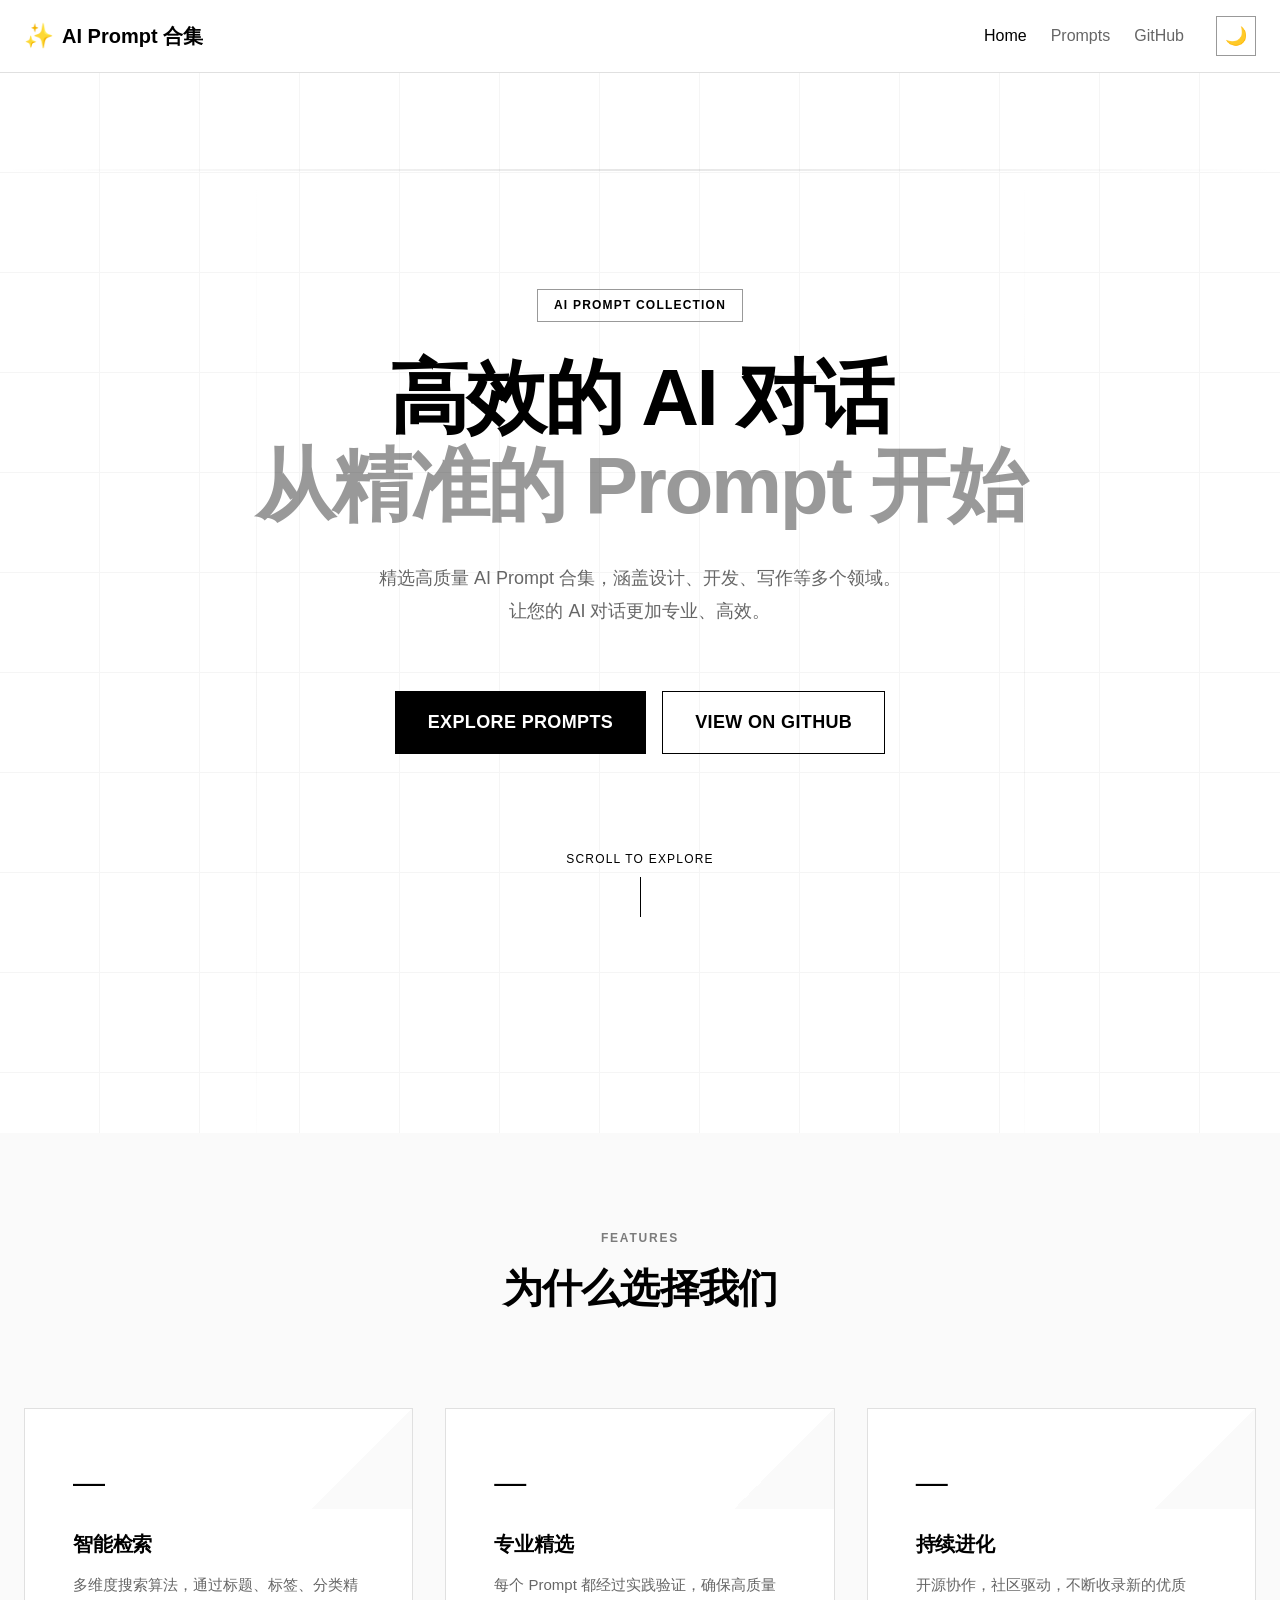
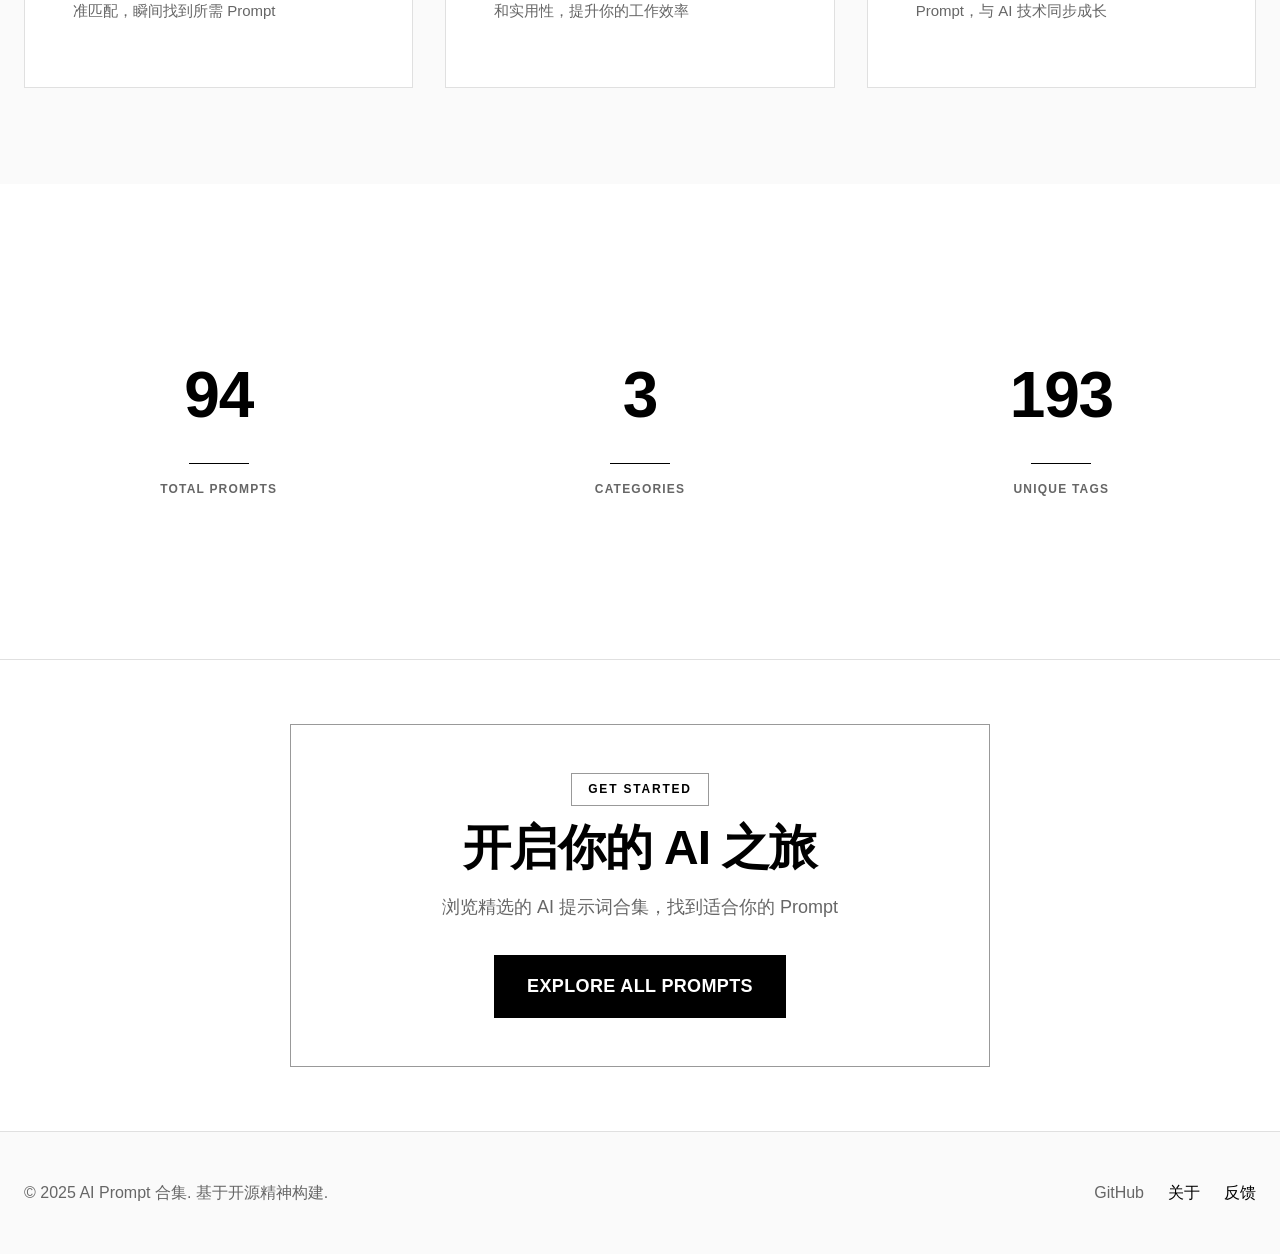
==== index.html @ 500cbc27 "提示词" ====
<!DOCTYPE html>
<html lang="zh-CN">
<head>
  <meta charset="UTF-8">
  <meta name="viewport" content="width=device-width, initial-scale=1.0">
  <meta name="description" content="精心整理的 AI Prompt 合集，涵盖设计、开发、写作、营销等领域，助力提升 AI 对话效率">
  <meta name="keywords" content="AI Prompt, 提示词, ChatGPT, AI 对话, 人工智能">
  
  <!-- Open Graph -->
  <meta property="og:title" content="AI Prompt 精选合集">
  <meta property="og:description" content="高质量 AI 提示词库，快速查找和使用">
  <meta property="og:type" content="website">
  
  <title>AI Prompt 精选合集 - 高质量 AI 提示词库</title>
  
  <!-- 样式表 -->
  <link rel="stylesheet" href="./assets/styles/global.css">
  <link rel="stylesheet" href="./assets/styles/components.css">
  <link rel="stylesheet" href="./assets/styles/animations.css">
  
  <!-- Favicon -->
  <link rel="icon" href="data:image/svg+xml,<svg xmlns=%22http://www.w3.org/2000/svg%22 viewBox=%220 0 100 100%22><text y=%22.9em%22 font-size=%2290%22>✨</text></svg>">
</head>
<body>
  <!-- Header 导航栏 -->
  <header class="header animate-slide-in-down">
    <div class="header-content">
      <a href="./index.html" class="logo">
        <span class="logo-icon">✨</span>
        <span>AI Prompt 合集</span>
      </a>
      
      <nav class="nav" role="navigation">
        <ul class="nav-links">
          <li><a href="./index.html" class="nav-link active">Home</a></li>
          <li><a href="./prompts.html" class="nav-link">Prompts</a></li>
          <li><a href="https://github.com/leyen-me/prompt" class="nav-link" target="_blank" rel="noopener">GitHub</a></li>
        </ul>
        
        <button class="theme-toggle" aria-label="切换主题">
          🌙
        </button>
      </nav>
    </div>
  </header>

  <!-- 主内容 -->
  <main id="main-content">
    <!-- Hero 区域 -->
    <section class="hero section" style="position: relative; overflow: hidden;">
      <!-- 科技感背景装饰 -->
      <div class="tech-grid"></div>
      <div class="scan-line"></div>
      <div class="light-beam" style="left: 20%;"></div>
      <div class="light-beam" style="left: 80%;"></div>
      <div class="noise-texture"></div>
      
      <div class="container" style="position: relative; z-index: 1;">
        <div class="hero-content" style="text-align: center; max-width: 1000px; margin: 0 auto; padding: 120px 0;">
          <!-- 特殊标记 -->
          <div class="animate-fade-in" style="display: inline-block; padding: 6px 16px; border: 1px solid var(--color-border-strong); margin-bottom: var(--spacing-xl); font-size: 0.75rem; letter-spacing: 0.1em; text-transform: uppercase; font-weight: 700;">
            AI PROMPT COLLECTION
          </div>
          
          <h1 class="hero-title animate-fade-in-up delay-100" style="margin-bottom: var(--spacing-xl); font-size: 5rem; line-height: 1.1; letter-spacing: -0.03em; font-weight: 800;">
            高效的 AI 对话<br>
            <span style="opacity: 0.4;">从精准的 Prompt 开始</span>
          </h1>
          
          <p class="hero-subtitle animate-fade-in-up delay-200" style="font-size: 1.125rem; color: var(--color-text-secondary); margin-bottom: var(--spacing-3xl); line-height: 1.8; max-width: 700px; margin-left: auto; margin-right: auto;">
            精选高质量 AI Prompt 合集，涵盖设计、开发、写作等多个领域。<br>
            让您的 AI 对话更加专业、高效。
          </p>
          
          <div class="hero-actions animate-fade-in-up delay-300" style="display: flex; gap: var(--spacing-md); justify-content: center; flex-wrap: wrap;">
            <a href="./prompts.html" class="btn btn-primary btn-lg">
              EXPLORE PROMPTS
            </a>
            <a href="https://github.com/leyen-me/prompt" class="btn btn-outline btn-lg" target="_blank" rel="noopener">
              VIEW ON GITHUB
            </a>
          </div>
          
          <!-- 滚动提示 -->
          <div class="animate-fade-in delay-500" style="margin-top: var(--spacing-4xl); opacity: 0.3;">
            <div style="font-size: 0.75rem; letter-spacing: 0.1em; text-transform: uppercase; margin-bottom: var(--spacing-sm);">
              SCROLL TO EXPLORE
            </div>
            <div style="width: 1px; height: 40px; background: var(--color-text); margin: 0 auto; animation: fadeInOut 2s ease-in-out infinite;"></div>
          </div>
        </div>
      </div>
    </section>

    <!-- 特性展示区 -->
    <section class="features section" style="background: var(--color-bg-secondary); position: relative;">
      <div class="container">
        <!-- 简洁标题 -->
        <div style="text-align: center; margin-bottom: var(--spacing-4xl);">
          <div style="font-size: 0.75rem; letter-spacing: 0.15em; text-transform: uppercase; font-weight: 700; opacity: 0.5; margin-bottom: var(--spacing-md);">FEATURES</div>
          <h2 style="font-size: 2.5rem; font-weight: 800; letter-spacing: -0.02em;">为什么选择我们</h2>
        </div>
        
        <div class="grid grid-cols-3 gap-xl">
          <!-- 特性 1 -->
          <div class="fade-in-on-scroll" style="text-align: left; padding: var(--spacing-2xl); border: 1px solid var(--color-border); background: var(--color-bg); position: relative; overflow: hidden;">
            <div style="position: absolute; top: 0; right: 0; width: 100px; height: 100px; background: linear-gradient(135deg, transparent 50%, rgba(0,0,0,0.02) 50%); pointer-events: none;"></div>
            <div style="font-size: 2rem; margin-bottom: var(--spacing-lg); font-weight: 300;">—</div>
            <h3 style="font-size: 1.25rem; margin-bottom: var(--spacing-md); font-weight: 700; letter-spacing: -0.01em;">智能检索</h3>
            <p style="color: var(--color-text-secondary); line-height: 1.7; font-size: 0.9375rem;">
              多维度搜索算法，通过标题、标签、分类精准匹配，瞬间找到所需 Prompt
            </p>
          </div>

          <!-- 特性 2 -->
          <div class="fade-in-on-scroll" style="text-align: left; padding: var(--spacing-2xl); border: 1px solid var(--color-border); background: var(--color-bg); position: relative; overflow: hidden;">
            <div style="position: absolute; top: 0; right: 0; width: 100px; height: 100px; background: linear-gradient(135deg, transparent 50%, rgba(0,0,0,0.02) 50%); pointer-events: none;"></div>
            <div style="font-size: 2rem; margin-bottom: var(--spacing-lg); font-weight: 300;">—</div>
            <h3 style="font-size: 1.25rem; margin-bottom: var(--spacing-md); font-weight: 700; letter-spacing: -0.01em;">专业精选</h3>
            <p style="color: var(--color-text-secondary); line-height: 1.7; font-size: 0.9375rem;">
              每个 Prompt 都经过实践验证，确保高质量和实用性，提升你的工作效率
            </p>
          </div>

          <!-- 特性 3 -->
          <div class="fade-in-on-scroll" style="text-align: left; padding: var(--spacing-2xl); border: 1px solid var(--color-border); background: var(--color-bg); position: relative; overflow: hidden;">
            <div style="position: absolute; top: 0; right: 0; width: 100px; height: 100px; background: linear-gradient(135deg, transparent 50%, rgba(0,0,0,0.02) 50%); pointer-events: none;"></div>
            <div style="font-size: 2rem; margin-bottom: var(--spacing-lg); font-weight: 300;">—</div>
            <h3 style="font-size: 1.25rem; margin-bottom: var(--spacing-md); font-weight: 700; letter-spacing: -0.01em;">持续进化</h3>
            <p style="color: var(--color-text-secondary); line-height: 1.7; font-size: 0.9375rem;">
              开源协作，社区驱动，不断收录新的优质 Prompt，与 AI 技术同步成长
            </p>
          </div>
        </div>
      </div>
    </section>

    <!-- 统计数据区 -->
    <section class="stats section" style="position: relative;">
      <div class="container">
        <div class="grid grid-cols-3 gap-xl" style="text-align: center;">
          <!-- Prompt 总数 -->
          <div class="stat-card fade-in-on-scroll" style="padding: var(--spacing-3xl) 0;">
            <div class="stat-value" id="stat-total" style="font-size: 4rem; font-weight: 900; color: var(--color-text); margin-bottom: var(--spacing-sm); letter-spacing: -0.02em; font-variant-numeric: tabular-nums;">
              0
            </div>
            <div style="width: 60px; height: 1px; background: var(--color-text); margin: var(--spacing-md) auto;"></div>
            <div class="stat-label" style="font-size: 0.75rem; color: var(--color-text-secondary); letter-spacing: 0.1em; text-transform: uppercase; font-weight: 700;">
              TOTAL PROMPTS
            </div>
          </div>

          <!-- 分类数量 -->
          <div class="stat-card fade-in-on-scroll" style="padding: var(--spacing-3xl) 0;">
            <div class="stat-value" id="stat-categories" style="font-size: 4rem; font-weight: 900; color: var(--color-text); margin-bottom: var(--spacing-sm); letter-spacing: -0.02em; font-variant-numeric: tabular-nums;">
              0
            </div>
            <div style="width: 60px; height: 1px; background: var(--color-text); margin: var(--spacing-md) auto;"></div>
            <div class="stat-label" style="font-size: 0.75rem; color: var(--color-text-secondary); letter-spacing: 0.1em; text-transform: uppercase; font-weight: 700;">
              CATEGORIES
            </div>
          </div>

          <!-- 标签数量 -->
          <div class="stat-card fade-in-on-scroll" style="padding: var(--spacing-3xl) 0;">
            <div class="stat-value" id="stat-tags" style="font-size: 4rem; font-weight: 900; color: var(--color-text); margin-bottom: var(--spacing-sm); letter-spacing: -0.02em; font-variant-numeric: tabular-nums;">
              0
            </div>
            <div style="width: 60px; height: 1px; background: var(--color-text); margin: var(--spacing-md) auto;"></div>
            <div class="stat-label" style="font-size: 0.75rem; color: var(--color-text-secondary); letter-spacing: 0.1em; text-transform: uppercase; font-weight: 700;">
              UNIQUE TAGS
            </div>
          </div>
        </div>
      </div>
    </section>

    <!-- CTA 区域 -->
    <section class="cta section">
      <div class="container">
        <div class="cta-container">
          <div class="cta-label">GET STARTED</div>
          <h2 class="cta-title fade-in-on-scroll">
            开启你的 AI 之旅
          </h2>
          <p class="cta-description fade-in-on-scroll">
            浏览精选的 AI 提示词合集，找到适合你的 Prompt
          </p>
          <a href="./prompts.html" class="btn btn-primary btn-lg fade-in-on-scroll">
            EXPLORE ALL PROMPTS
          </a>
        </div>
      </div>
    </section>
  </main>

  <!-- Footer -->
  <footer class="footer" style="background: var(--color-bg-secondary); padding: var(--spacing-2xl) 0; border-top: 1px solid var(--color-border);">
    <div class="container">
      <div style="display: flex; justify-content: space-between; align-items: center; flex-wrap: wrap; gap: var(--spacing-md);">
        <div style="color: var(--color-text-secondary);">
          © 2025 AI Prompt 合集. 基于开源精神构建.
        </div>
        <div style="display: flex; gap: var(--spacing-lg);">
          <a href="https://github.com/leyen-me/prompt" class="nav-link" target="_blank" rel="noopener">GitHub</a>
          <a href="#" class="nav-link">关于</a>
          <a href="#" class="nav-link">反馈</a>
        </div>
      </div>
    </div>
  </footer>

  <!-- 脚本 -->
  <script src="./assets/scripts/main.js"></script>
  <script src="./assets/scripts/home.js" type="module"></script>
</body>
</html>
---- assets/styles/global.css ----
/* ============================================
   全局样式 - CSS 变量、重置样式、主题系统
   ============================================ */

/* CSS 变量定义 - 浅色模式（极致黑白） */
:root {
  /* 主色调 - 纯黑 */
  --color-primary: #000000;
  --color-primary-hover: #1a1a1a;
  --color-primary-light: #333333;
  
  /* 辅助色 - 灰度 */
  --color-secondary: #666666;
  --color-success: #000000;
  --color-warning: #000000;
  --color-error: #000000;
  
  /* 背景色 - 纯白到浅灰 */
  --color-bg: #FFFFFF;
  --color-bg-secondary: #FAFAFA;
  --color-bg-tertiary: #F5F5F5;
  --color-bg-hover: #F0F0F0;
  
  /* 边框色 - 极细灰度 */
  --color-border: #E0E0E0;
  --color-border-hover: #C0C0C0;
  --color-border-strong: #999999;
  
  /* 文字颜色 - 黑白灰度 */
  --color-text: #000000;
  --color-text-secondary: #666666;
  --color-text-tertiary: #999999;
  --color-text-disabled: #CCCCCC;
  
  /* 阴影 - 更硬朗的阴影 */
  --shadow-sm: 0 1px 2px rgba(0, 0, 0, 0.04);
  --shadow-md: 0 2px 4px rgba(0, 0, 0, 0.08);
  --shadow-lg: 0 4px 8px rgba(0, 0, 0, 0.12);
  --shadow-xl: 0 8px 16px rgba(0, 0, 0, 0.16);
  --shadow-2xl: 0 16px 32px rgba(0, 0, 0, 0.24);
  
  /* 间距系统 */
  --spacing-xs: 4px;
  --spacing-sm: 8px;
  --spacing-md: 16px;
  --spacing-lg: 24px;
  --spacing-xl: 32px;
  --spacing-2xl: 48px;
  --spacing-3xl: 64px;
  --spacing-4xl: 96px;
  
  /* 圆角 - 科技直角风格 */
  --radius-sm: 0px;
  --radius-md: 0px;
  --radius-lg: 0px;
  --radius-xl: 0px;
  --radius-2xl: 0px;
  --radius-full: 0px;
  
  /* 过渡 */
  --transition-fast: 100ms;
  --transition-base: 150ms;
  --transition-slow: 300ms;
  --ease-smooth: cubic-bezier(0.4, 0, 0.2, 1);
  --ease-bounce: cubic-bezier(0.68, -0.55, 0.27, 1.55);
  --ease-swift: cubic-bezier(0.55, 0, 0.1, 1);
  
  /* 字体 */
  --font-family: Inter, -apple-system, BlinkMacSystemFont, "Segoe UI", "PingFang SC", "Microsoft YaHei", sans-serif;
  
  /* 断点 */
  --breakpoint-mobile: 768px;
  --breakpoint-tablet: 1024px;
  --breakpoint-desktop: 1440px;
}

/* 暗色模式变量（极致黑白反转） */
[data-theme="dark"] {
  /* 主色调 - 纯白 */
  --color-primary: #FFFFFF;
  --color-primary-hover: #E0E0E0;
  --color-primary-light: #CCCCCC;
  
  /* 辅助色 - 灰度 */
  --color-secondary: #999999;
  --color-success: #FFFFFF;
  --color-warning: #FFFFFF;
  --color-error: #FFFFFF;
  
  /* 背景色 - 纯黑到深灰 */
  --color-bg: #000000;
  --color-bg-secondary: #0A0A0A;
  --color-bg-tertiary: #1A1A1A;
  --color-bg-hover: #252525;
  
  /* 边框色 - 深灰 */
  --color-border: #2A2A2A;
  --color-border-hover: #3A3A3A;
  --color-border-strong: #4A4A4A;
  
  /* 文字颜色 - 白色灰度 */
  --color-text: #FFFFFF;
  --color-text-secondary: #999999;
  --color-text-tertiary: #666666;
  --color-text-disabled: #3A3A3A;
  
  /* 阴影 - 暗色下用发光效果 */
  --shadow-sm: 0 0 0 1px rgba(255, 255, 255, 0.06);
  --shadow-md: 0 0 0 1px rgba(255, 255, 255, 0.08);
  --shadow-lg: 0 0 0 1px rgba(255, 255, 255, 0.1);
  --shadow-xl: 0 0 0 1px rgba(255, 255, 255, 0.12);
  --shadow-2xl: 0 0 0 1px rgba(255, 255, 255, 0.16);
}

/* ============================================
   CSS Reset
   ============================================ */

*, *::before, *::after {
  box-sizing: border-box;
  margin: 0;
  padding: 0;
}

html {
  font-size: 16px;
  -webkit-font-smoothing: antialiased;
  -moz-osx-font-smoothing: grayscale;
  scroll-behavior: smooth;
}

body {
  font-family: var(--font-family);
  background-color: var(--color-bg);
  color: var(--color-text);
  line-height: 1.6;
  transition: background-color var(--transition-slow) var(--ease-smooth),
              color var(--transition-slow) var(--ease-smooth);
}

/* 禁止页面滚动（弹窗打开时使用） */
body.no-scroll {
  overflow: hidden;
}

/* ============================================
   排版
   ============================================ */

h1, h2, h3, h4, h5, h6 {
  font-weight: 700;
  line-height: 1.2;
  color: var(--color-text);
}

h1 {
  font-size: 3.5rem;
  letter-spacing: -0.02em;
}

h2 {
  font-size: 2.5rem;
  letter-spacing: -0.01em;
}

h3 {
  font-size: 2rem;
}

h4 {
  font-size: 1.5rem;
}

p {
  margin-bottom: var(--spacing-md);
}

a {
  color: var(--color-primary);
  text-decoration: none;
  transition: color var(--transition-base) var(--ease-smooth);
}

a:hover {
  color: var(--color-primary-hover);
}

a:focus-visible {
  outline: 2px solid var(--color-primary);
  outline-offset: 4px;
  border-radius: var(--radius-sm);
}

/* ============================================
   布局工具类
   ============================================ */

.container {
  width: 100%;
  max-width: 1280px;
  margin: 0 auto;
  padding: 0 var(--spacing-lg);
}

.section {
  padding: var(--spacing-4xl) 0;
}

.section-sm {
  padding: var(--spacing-2xl) 0;
}

.flex {
  display: flex;
}

.flex-col {
  flex-direction: column;
}

.items-center {
  align-items: center;
}

.justify-center {
  justify-content: center;
}

.justify-between {
  justify-content: space-between;
}

.gap-sm {
  gap: var(--spacing-sm);
}

.gap-md {
  gap: var(--spacing-md);
}

.gap-lg {
  gap: var(--spacing-lg);
}

.gap-xl {
  gap: var(--spacing-xl);
}

.grid {
  display: grid;
}

.grid-cols-1 {
  grid-template-columns: repeat(1, 1fr);
}

.grid-cols-2 {
  grid-template-columns: repeat(2, 1fr);
}

.grid-cols-3 {
  grid-template-columns: repeat(3, 1fr);
}

.grid-cols-4 {
  grid-template-columns: repeat(4, 1fr);
}

/* ============================================
   响应式工具类
   ============================================ */

@media (max-width: 768px) {
  h1 {
    font-size: 2.5rem;
  }
  
  h2 {
    font-size: 2rem;
  }
  
  h3 {
    font-size: 1.5rem;
  }
  
  .container {
    padding: 0 var(--spacing-md);
  }
  
  .section {
    padding: var(--spacing-3xl) 0;
  }
  
  .grid-cols-2,
  .grid-cols-3,
  .grid-cols-4 {
    grid-template-columns: 1fr;
  }
}

@media (min-width: 769px) and (max-width: 1024px) {
  .grid-cols-3,
  .grid-cols-4 {
    grid-template-columns: repeat(2, 1fr);
  }
}

@media (min-width: 1440px) {
  .container {
    max-width: 1440px;
  }
}

/* ============================================
   可访问性
   ============================================ */

/* 跳转到主内容链接（屏幕阅读器） */
.skip-to-main {
  position: absolute;
  top: -40px;
  left: 0;
  background: var(--color-primary);
  color: white;
  padding: var(--spacing-sm) var(--spacing-md);
  text-decoration: none;
  border-radius: var(--radius-md);
  z-index: 100;
}

.skip-to-main:focus {
  top: 0;
}

/* 焦点指示器 */
button:focus-visible,
input:focus-visible,
textarea:focus-visible,
select:focus-visible {
  outline: 2px solid var(--color-primary);
  outline-offset: 2px;
}

/* 隐藏元素但保持可访问性 */
.sr-only {
  position: absolute;
  width: 1px;
  height: 1px;
  padding: 0;
  margin: -1px;
  overflow: hidden;
  clip: rect(0, 0, 0, 0);
  white-space: nowrap;
  border-width: 0;
}

/* ============================================
   装饰性背景
   ============================================ */

.bg-grid {
  background-image: linear-gradient(var(--color-border) 1px, transparent 1px),
                    linear-gradient(90deg, var(--color-border) 1px, transparent 1px);
  background-size: 32px 32px;
  background-position: -1px -1px;
}

.bg-gradient-radial {
  background: radial-gradient(
    circle at 50% 50%,
    rgba(0, 0, 0, 0.02) 0%,
    rgba(0, 0, 0, 0.01) 40%,
    transparent 70%
  );
}

/* 暗色模式下调整装饰 */
[data-theme="dark"] .bg-gradient-radial {
  background: radial-gradient(
    circle at 50% 50%,
    rgba(255, 255, 255, 0.03) 0%,
    rgba(255, 255, 255, 0.01) 40%,
    transparent 70%
  );
}

/* 科技感装饰 - 动态网格 */
.tech-grid {
  position: absolute;
  inset: 0;
  background-image: 
    linear-gradient(var(--color-border) 1px, transparent 1px),
    linear-gradient(90deg, var(--color-border) 1px, transparent 1px);
  background-size: 100px 100px;
  background-position: -1px -1px;
  opacity: 0.3;
  pointer-events: none;
}

/* 扫描线效果 */
.scan-line {
  position: absolute;
  width: 100%;
  height: 2px;
  background: linear-gradient(90deg, transparent, var(--color-text), transparent);
  opacity: 0.1;
  animation: scan 8s linear infinite;
  pointer-events: none;
}

@keyframes scan {
  0% { transform: translateY(-100%); }
  100% { transform: translateY(100vh); }
}

/* 光束效果 */
.light-beam {
  position: absolute;
  width: 1px;
  height: 100%;
  background: linear-gradient(180deg, transparent, var(--color-text), transparent);
  opacity: 0.05;
  pointer-events: none;
}

/* 噪点纹理 */
.noise-texture {
  position: absolute;
  inset: 0;
  background-image: url("data:image/svg+xml,%3Csvg viewBox='0 0 400 400' xmlns='http://www.w3.org/2000/svg'%3E%3Cfilter id='noiseFilter'%3E%3CfeTurbulence type='fractalNoise' baseFrequency='0.9' numOctaves='3' stitchTiles='stitch'/%3E%3C/filter%3E%3Crect width='100%25' height='100%25' filter='url(%23noiseFilter)' opacity='0.05'/%3E%3C/svg%3E");
  opacity: 0.4;
  mix-blend-mode: overlay;
  pointer-events: none;
}
---- assets/styles/components.css ----
/* ============================================
   组件样式 - 按钮、卡片、输入框等
   ============================================ */

/* ============================================
   Header 导航栏
   ============================================ */

.header {
  position: sticky;
  top: 0;
  z-index: 50;
  background: var(--color-bg);
  border-bottom: 1px solid var(--color-border);
  backdrop-filter: blur(20px);
  -webkit-backdrop-filter: blur(20px);
  transition: all var(--transition-base) var(--ease-smooth);
}

.header-content {
  display: flex;
  align-items: center;
  justify-content: space-between;
  padding: var(--spacing-md) var(--spacing-lg);
  max-width: 1440px;
  margin: 0 auto;
}

.logo {
  display: flex;
  align-items: center;
  gap: var(--spacing-sm);
  font-size: 1.25rem;
  font-weight: 700;
  color: var(--color-text);
  text-decoration: none;
  transition: opacity var(--transition-base) var(--ease-smooth);
}

.logo:hover {
  opacity: 0.8;
}

.logo-icon {
  font-size: 1.5rem;
}

.nav {
  display: flex;
  align-items: center;
  gap: var(--spacing-xl);
}

.nav-links {
  display: flex;
  gap: var(--spacing-lg);
  list-style: none;
}

.nav-link {
  color: var(--color-text-secondary);
  font-weight: 500;
  transition: color var(--transition-base) var(--ease-smooth);
}

.nav-link:hover {
  color: var(--color-text);
}

.nav-link.active {
  color: var(--color-primary);
}

/* ============================================
   按钮
   ============================================ */

.btn {
  display: inline-flex;
  align-items: center;
  justify-content: center;
  gap: var(--spacing-sm);
  padding: 12px 24px;
  font-size: 0.875rem;
  font-weight: 600;
  letter-spacing: 0.02em;
  border: 1px solid transparent;
  cursor: pointer;
  transition: all var(--transition-fast) var(--ease-smooth);
  text-decoration: none;
  font-family: inherit;
  text-transform: uppercase;
  position: relative;
  overflow: hidden;
}

.btn:disabled {
  opacity: 0.5;
  cursor: not-allowed;
}

/* 主按钮 - 黑底白字 */
.btn-primary {
  background: var(--color-text);
  color: var(--color-bg);
  border-color: var(--color-text);
}

.btn-primary::before {
  content: '';
  position: absolute;
  inset: 0;
  background: linear-gradient(90deg, transparent, rgba(255, 255, 255, 0.2), transparent);
  transform: translateX(-100%);
  transition: transform 0.6s;
}

.btn-primary:hover:not(:disabled)::before {
  transform: translateX(100%);
}

.btn-primary:hover:not(:disabled) {
  background: var(--color-primary-hover);
  box-shadow: 0 0 0 1px var(--color-text), 0 0 20px rgba(0, 0, 0, 0.3);
  transform: translateY(-1px);
}

/* 次要按钮 - 白底黑字黑边框 */
.btn-secondary {
  background: var(--color-bg);
  color: var(--color-text);
  border: 1px solid var(--color-border-strong);
}

.btn-secondary:hover:not(:disabled) {
  background: var(--color-text);
  color: var(--color-bg);
  border-color: var(--color-text);
  transform: translateY(-1px);
}

/* 描边按钮 */
.btn-outline {
  background: transparent;
  color: var(--color-text);
  border: 1px solid var(--color-text);
}

.btn-outline:hover:not(:disabled) {
  background: var(--color-text);
  color: var(--color-bg);
  transform: translateY(-1px);
}

/* 文字按钮 */
.btn-text {
  background: transparent;
  color: var(--color-text-secondary);
  padding: var(--spacing-sm);
  border: none;
}

.btn-text:hover:not(:disabled) {
  color: var(--color-text);
  background: var(--color-bg-secondary);
}

/* 按钮尺寸 */
.btn-sm {
  padding: var(--spacing-xs) var(--spacing-md);
  font-size: 0.875rem;
}

.btn-lg {
  padding: var(--spacing-md) var(--spacing-xl);
  font-size: 1.125rem;
}

/* 图标按钮 */
.btn-icon {
  padding: var(--spacing-sm);
  width: 40px;
  height: 40px;
  border: 1px solid var(--color-border);
}

/* 主题切换按钮 */
.theme-toggle {
  width: 40px;
  height: 40px;
  background: var(--color-bg);
  border: 1px solid var(--color-border-strong);
  cursor: pointer;
  display: flex;
  align-items: center;
  justify-content: center;
  transition: all var(--transition-base) var(--ease-smooth);
  font-size: 1.125rem;
}

.theme-toggle:hover {
  background: var(--color-text);
  color: var(--color-bg);
  border-color: var(--color-text);
  transform: scale(1.05);
}

/* ============================================
   输入框
   ============================================ */

.input-group {
  position: relative;
  width: 100%;
}

.input {
  width: 100%;
  padding: var(--spacing-sm) var(--spacing-md);
  font-size: 1rem;
  font-family: inherit;
  background: var(--color-bg);
  border: 1px solid var(--color-border-strong);
  color: var(--color-text);
  transition: all var(--transition-base) var(--ease-smooth);
}

.input:focus {
  outline: none;
  border-color: var(--color-text);
  background: var(--color-bg-secondary);
  box-shadow: 0 0 0 1px var(--color-text);
}

.input::placeholder {
  color: var(--color-text-tertiary);
}

.input-icon {
  position: absolute;
  left: var(--spacing-md);
  top: 50%;
  transform: translateY(-50%);
  color: var(--color-text-tertiary);
  pointer-events: none;
}

.input-with-icon {
  padding-left: var(--spacing-4xl);
}

/* 搜索框 */
.search-box {
  position: relative;
  max-width: 600px;
  width: 100%;
  flex: 1;
}

.search-input {
  width: 100%;
  padding: var(--spacing-sm) var(--spacing-4xl) var(--spacing-sm) var(--spacing-4xl);
  font-size: 1rem;
  background: var(--color-bg);
  border: 1px solid var(--color-border-strong);
  color: var(--color-text);
  transition: all var(--transition-base) var(--ease-smooth);
  height: 44px;
}

.search-input:focus {
  outline: none;
  border-color: var(--color-text);
  box-shadow: 0 0 0 2px rgba(0, 0, 0, 0.05);
  background: var(--color-bg-secondary);
}

.search-icon {
  position: absolute;
  left: var(--spacing-md);
  top: 50%;
  transform: translateY(-50%);
  color: var(--color-text);
  font-size: 1.125rem;
}

.search-shortcut {
  position: absolute;
  right: var(--spacing-md);
  top: 50%;
  transform: translateY(-50%);
  padding: 2px 8px;
  background: var(--color-bg-tertiary);
  border: 1px solid var(--color-border);
  font-size: 0.75rem;
  color: var(--color-text-tertiary);
  font-family: monospace;
}

/* ============================================
   卡片
   ============================================ */

.card {
  background: var(--color-bg);
  border: 1px solid var(--color-border);
  padding: var(--spacing-lg);
  box-shadow: var(--shadow-sm);
  transition: all var(--transition-base) var(--ease-smooth);
  position: relative;
}

.card::before {
  content: '';
  position: absolute;
  inset: -1px;
  border: 1px solid var(--color-text);
  opacity: 0;
  transition: opacity var(--transition-base);
}

.card:hover {
  box-shadow: 0 0 0 1px var(--color-text);
  transform: translateY(-2px);
}

.card:hover::before {
  opacity: 1;
}

.card-clickable {
  cursor: pointer;
}

/* Prompt 卡片 */
.prompt-card {
  display: flex;
  flex-direction: column;
  gap: var(--spacing-md);
  height: 100%;
  background: var(--color-bg);
  border: 1px solid var(--color-border);
  padding: var(--spacing-lg);
  box-shadow: var(--shadow-sm);
  transition: all var(--transition-fast) var(--ease-smooth);
  cursor: pointer;
  position: relative;
}

.prompt-card::after {
  content: '';
  position: absolute;
  inset: -1px;
  border: 1px solid var(--color-text);
  opacity: 0;
  transition: opacity var(--transition-fast);
  pointer-events: none;
}

.prompt-card:hover {
  box-shadow: 0 0 0 1px var(--color-text);
  transform: translateY(-2px);
}

.prompt-card:hover::after {
  opacity: 1;
}

.prompt-card-header {
  display: flex;
  align-items: center;
  justify-content: space-between;
  gap: var(--spacing-sm);
}

.prompt-card-meta {
  display: flex;
  align-items: center;
  gap: var(--spacing-sm);
  flex-wrap: wrap;
}

.prompt-card-title {
  font-size: 1.25rem;
  font-weight: 600;
  color: var(--color-text);
  margin-bottom: var(--spacing-xs);
}

.prompt-card-description {
  color: var(--color-text-secondary);
  font-size: 0.875rem;
  line-height: 1.5;
  display: -webkit-box;
  -webkit-line-clamp: 2;
  -webkit-box-orient: vertical;
  overflow: hidden;
  flex-grow: 1;
}

.prompt-card-footer {
  display: flex;
  align-items: center;
  justify-content: space-between;
  gap: var(--spacing-sm);
  padding-top: var(--spacing-sm);
  border-top: 1px solid var(--color-border);
}

.prompt-card-tags {
  display: flex;
  gap: var(--spacing-xs);
  flex-wrap: wrap;
}

.prompt-card-time {
  font-size: 0.75rem;
  color: var(--color-text-tertiary);
  white-space: nowrap;
}

/* ============================================
   徽章和标签
   ============================================ */

.badge {
  display: inline-flex;
  align-items: center;
  gap: var(--spacing-xs);
  padding: 4px 8px;
  font-size: 0.6875rem;
  font-weight: 700;
  letter-spacing: 0.05em;
  text-transform: uppercase;
  white-space: nowrap;
  border: 1px solid var(--color-border-strong);
  background: var(--color-bg);
  color: var(--color-text);
}

.badge-category {
  background: var(--color-text);
  color: var(--color-bg);
  border-color: var(--color-text);
}

.badge-difficulty-初级,
.badge-difficulty-中级,
.badge-difficulty-高级 {
  background: var(--color-bg);
  color: var(--color-text);
  border: 1px solid var(--color-border-strong);
}

.tag {
  display: inline-flex;
  align-items: center;
  padding: 4px 12px;
  font-size: 0.75rem;
  font-weight: 500;
  background: var(--color-bg);
  color: var(--color-text-secondary);
  border: 1px solid var(--color-border);
  transition: all var(--transition-fast) var(--ease-smooth);
  cursor: pointer;
  user-select: none;
  letter-spacing: 0.01em;
}

.tag:hover {
  background: var(--color-text);
  border-color: var(--color-text);
  color: var(--color-bg);
  transform: translateY(-1px);
}

.tag.active {
  background: var(--color-text);
  color: var(--color-bg);
  border-color: var(--color-text);
}

/* ============================================
   弹窗
   ============================================ */

.modal-overlay {
  position: fixed;
  top: 0;
  left: 0;
  right: 0;
  bottom: 0;
  background: rgba(0, 0, 0, 0.5);
  backdrop-filter: blur(8px);
  -webkit-backdrop-filter: blur(8px);
  display: flex;
  align-items: center;
  justify-content: center;
  z-index: 1000;
  padding: var(--spacing-lg);
  overflow-y: auto;
}

.modal {
  background: var(--color-bg);
  border: 1px solid var(--color-border-strong);
  box-shadow: 0 0 0 1px rgba(0, 0, 0, 0.1), 0 20px 60px rgba(0, 0, 0, 0.3);
  max-width: 800px;
  width: 100%;
  max-height: 90vh;
  overflow-y: auto;
  position: relative;
}

.modal-header {
  padding: var(--spacing-xl);
  border-bottom: 1px solid var(--color-border);
  display: flex;
  align-items: center;
  justify-content: space-between;
  gap: var(--spacing-md);
  position: sticky;
  top: 0;
  background: var(--color-bg);
  z-index: 10;
}

.modal-title {
  font-size: 1.5rem;
  font-weight: 700;
  color: var(--color-text);
}

.modal-close {
  width: 32px;
  height: 32px;
  background: transparent;
  border: 1px solid var(--color-border);
  cursor: pointer;
  display: flex;
  align-items: center;
  justify-content: center;
  color: var(--color-text-secondary);
  transition: all var(--transition-base) var(--ease-smooth);
  font-size: 1.5rem;
}

.modal-close:hover {
  background: var(--color-text);
  color: var(--color-bg);
  border-color: var(--color-text);
}

.modal-content {
  padding: var(--spacing-xl);
}

.modal-footer {
  padding: var(--spacing-xl);
  border-top: 1px solid var(--color-border);
  display: flex;
  align-items: center;
  justify-content: flex-end;
  gap: var(--spacing-md);
  position: sticky;
  bottom: 0;
  background: var(--color-bg);
}

/* ============================================
   空状态
   ============================================ */

.empty-state {
  text-align: center;
  padding: var(--spacing-4xl) var(--spacing-lg);
}

.empty-state-icon {
  font-size: 4rem;
  opacity: 0.3;
  margin-bottom: var(--spacing-md);
}

.empty-state-title {
  font-size: 1.25rem;
  font-weight: 600;
  color: var(--color-text);
  margin-bottom: var(--spacing-sm);
}

.empty-state-description {
  color: var(--color-text-secondary);
  margin-bottom: var(--spacing-lg);
}

/* ============================================
   加载状态
   ============================================ */

.loading {
  display: flex;
  align-items: center;
  justify-content: center;
  padding: var(--spacing-4xl);
}

.spinner {
  width: 40px;
  height: 40px;
  border: 3px solid var(--color-border);
  border-top-color: var(--color-primary);
  border-radius: 50%;
  animation: spin 0.8s linear infinite;
}

@keyframes spin {
  to {
    transform: rotate(360deg);
  }
}

/* ============================================
   CTA 区域
   ============================================ */

.cta {
  padding: 64px 0;
  background: var(--color-bg);
  border-top: 1px solid var(--color-border);
}

.cta-container {
  max-width: 700px;
  margin: 0 auto;
  text-align: center;
  padding: 48px;
  border: 1px solid var(--color-border-strong);
}

.cta-label {
  display: inline-block;
  padding: 6px 16px;
  border: 1px solid var(--color-border-strong);
  font-size: 0.75rem;
  letter-spacing: 0.15em;
  text-transform: uppercase;
  font-weight: 700;
  margin-bottom: 16px;
}

.cta-title {
  font-size: 3rem;
  font-weight: 800;
  letter-spacing: -0.02em;
  color: var(--color-text);
  margin-bottom: 16px;
  line-height: 1.1;
}

.cta-description {
  font-size: 1.125rem;
  color: var(--color-text-secondary);
  margin-bottom: 32px;
  line-height: 1.8;
}

.cta .btn-primary:hover:not(:disabled) {
  transform: translateY(-1px);
  box-shadow: 0 0 0 1px var(--color-text), 0 4px 12px rgba(0, 0, 0, 0.15);
}

@media (max-width: 768px) {
  .cta {
    padding: 48px 0;
  }
  
  .cta-container {
    padding: 32px 24px;
  }
  
  .cta-title {
    font-size: 2rem;
  }
  
  .cta-description {
    font-size: 1rem;
  }
}

/* ============================================
   移动端响应式
   ============================================ */

@media (max-width: 768px) {
  .header-content {
    padding: var(--spacing-sm) var(--spacing-md);
  }
  
  .nav-links {
    display: none;
  }
  
  .modal {
    max-width: 100%;
    max-height: 100vh;
    border-radius: 0;
  }
  
  .modal-header,
  .modal-content,
  .modal-footer {
    padding: var(--spacing-md);
  }
  
  .prompt-card {
    padding: var(--spacing-md);
  }
}
---- assets/styles/animations.css ----
/* ============================================
   动画和过渡效果
   ============================================ */

/* ============================================
   页面加载动画
   ============================================ */

@keyframes fadeInOut {
  0%, 100% { opacity: 0.3; }
  50% { opacity: 1; }
}

@keyframes fadeInUp {
  from {
    opacity: 0;
    transform: translateY(30px);
  }
  to {
    opacity: 1;
    transform: translateY(0);
  }
}

@keyframes fadeIn {
  from {
    opacity: 0;
  }
  to {
    opacity: 1;
  }
}

@keyframes slideInDown {
  from {
    opacity: 0;
    transform: translateY(-20px);
  }
  to {
    opacity: 1;
    transform: translateY(0);
  }
}

@keyframes scaleIn {
  from {
    opacity: 0;
    transform: scale(0.95);
  }
  to {
    opacity: 1;
    transform: scale(1);
  }
}

/* 应用加载动画 */
.animate-fade-in {
  animation: fadeIn 0.6s var(--ease-smooth) both;
}

.animate-fade-in-up {
  animation: fadeInUp 0.6s var(--ease-smooth) both;
}

.animate-slide-in-down {
  animation: slideInDown 0.4s var(--ease-smooth) both;
}

.animate-scale-in {
  animation: scaleIn 0.5s var(--ease-smooth) both;
}

/* 延迟类 */
.delay-100 {
  animation-delay: 100ms;
}

.delay-200 {
  animation-delay: 200ms;
}

.delay-300 {
  animation-delay: 300ms;
}

.delay-400 {
  animation-delay: 400ms;
}

.delay-500 {
  animation-delay: 500ms;
}

/* ============================================
   弹窗动画
   ============================================ */

@keyframes modalFadeIn {
  from {
    opacity: 0;
  }
  to {
    opacity: 1;
  }
}

@keyframes modalSlideIn {
  from {
    opacity: 0;
    transform: scale(0.95) translateY(-20px);
  }
  to {
    opacity: 1;
    transform: scale(1) translateY(0);
  }
}

@keyframes modalFadeOut {
  from {
    opacity: 1;
  }
  to {
    opacity: 0;
  }
}

@keyframes modalSlideOut {
  from {
    opacity: 1;
    transform: scale(1) translateY(0);
  }
  to {
    opacity: 0;
    transform: scale(0.95) translateY(-20px);
  }
}

.modal-overlay.modal-enter {
  animation: modalFadeIn 0.3s var(--ease-smooth) both;
}

.modal-overlay.modal-exit {
  animation: modalFadeOut 0.2s var(--ease-smooth) both;
}

.modal.modal-enter {
  animation: modalSlideIn 0.3s var(--ease-smooth) both;
}

.modal.modal-exit {
  animation: modalSlideOut 0.2s var(--ease-smooth) both;
}

/* ============================================
   数字递增动画
   ============================================ */

@keyframes countUp {
  from {
    opacity: 0;
    transform: translateY(10px);
  }
  to {
    opacity: 1;
    transform: translateY(0);
  }
}

.animate-count-up {
  animation: countUp 0.6s var(--ease-smooth) both;
}

/* ============================================
   微交互动画
   ============================================ */

/* 按钮点击效果 */
@keyframes buttonPress {
  0% {
    transform: scale(1);
  }
  50% {
    transform: scale(0.95);
  }
  100% {
    transform: scale(1);
  }
}

.btn:active {
  animation: buttonPress 0.2s var(--ease-smooth);
}

/* 复制成功动画 */
@keyframes copySuccess {
  0% {
    transform: scale(1);
  }
  50% {
    transform: scale(1.1);
  }
  100% {
    transform: scale(1);
  }
}

.copy-success {
  animation: copySuccess 0.3s var(--ease-bounce);
}

/* 标签添加动画 */
@keyframes tagSlideIn {
  from {
    opacity: 0;
    transform: translateX(10px);
  }
  to {
    opacity: 1;
    transform: translateX(0);
  }
}

.tag-enter {
  animation: tagSlideIn 0.2s var(--ease-smooth) both;
}

/* 标签移除动画 */
@keyframes tagSlideOut {
  from {
    opacity: 1;
    transform: scale(1);
  }
  to {
    opacity: 0;
    transform: scale(0.8);
  }
}

.tag-exit {
  animation: tagSlideOut 0.15s var(--ease-smooth) both;
}

/* ============================================
   悬浮效果
   ============================================ */

.hover-lift {
  transition: transform var(--transition-base) var(--ease-smooth),
              box-shadow var(--transition-base) var(--ease-smooth);
}

.hover-lift:hover {
  transform: translateY(-4px);
}

/* 卡片悬浮时的高亮边框 */
.hover-glow {
  position: relative;
  transition: all var(--transition-base) var(--ease-smooth);
}

.hover-glow::before {
  content: '';
  position: absolute;
  inset: -1px;
  border-radius: inherit;
  background: linear-gradient(
    135deg,
    var(--color-primary),
    var(--color-secondary)
  );
  opacity: 0;
  transition: opacity var(--transition-base) var(--ease-smooth);
  z-index: -1;
}

.hover-glow:hover::before {
  opacity: 0.2;
}

/* ============================================
   装饰性动画
   ============================================ */

/* 渐变背景动画 */
@keyframes gradientShift {
  0% {
    background-position: 0% 50%;
  }
  50% {
    background-position: 100% 50%;
  }
  100% {
    background-position: 0% 50%;
  }
}

.gradient-animate {
  background-size: 200% 200%;
  animation: gradientShift 8s ease infinite;
}

/* 漂浮动画 */
@keyframes float {
  0%, 100% {
    transform: translateY(0);
  }
  50% {
    transform: translateY(-10px);
  }
}

.animate-float {
  animation: float 3s ease-in-out infinite;
}

/* 脉冲动画 */
@keyframes pulse {
  0%, 100% {
    opacity: 1;
  }
  50% {
    opacity: 0.5;
  }
}

.animate-pulse {
  animation: pulse 2s cubic-bezier(0.4, 0, 0.6, 1) infinite;
}

/* 闪烁动画 */
@keyframes blink {
  0%, 100% {
    opacity: 1;
  }
  50% {
    opacity: 0;
  }
}

.animate-blink {
  animation: blink 1s step-start infinite;
}

/* ============================================
   骨架屏加载动画
   ============================================ */

@keyframes shimmer {
  0% {
    background-position: -1000px 0;
  }
  100% {
    background-position: 1000px 0;
  }
}

.skeleton {
  background: linear-gradient(
    90deg,
    var(--color-bg-secondary) 0%,
    var(--color-bg-tertiary) 50%,
    var(--color-bg-secondary) 100%
  );
  background-size: 1000px 100%;
  animation: shimmer 2s infinite linear;
  border-radius: var(--radius-md);
}

.skeleton-text {
  height: 1rem;
  margin-bottom: var(--spacing-sm);
}

.skeleton-title {
  height: 1.5rem;
  width: 60%;
  margin-bottom: var(--spacing-md);
}

.skeleton-card {
  height: 200px;
  border-radius: var(--radius-lg);
}

/* ============================================
   进度条动画
   ============================================ */

@keyframes progress {
  0% {
    transform: translateX(-100%);
  }
  100% {
    transform: translateX(100%);
  }
}

.progress-bar {
  position: fixed;
  top: 0;
  left: 0;
  width: 100%;
  height: 3px;
  background: transparent;
  z-index: 9999;
  overflow: hidden;
}

.progress-bar::before {
  content: '';
  position: absolute;
  top: 0;
  left: 0;
  width: 50%;
  height: 100%;
  background: linear-gradient(
    90deg,
    transparent,
    var(--color-primary),
    transparent
  );
  animation: progress 1.5s ease-in-out infinite;
}

/* ============================================
   淡入视口动画（Intersection Observer 触发）
   ============================================ */

.fade-in-on-scroll {
  opacity: 0;
  transform: translateY(30px);
  transition: opacity 0.6s var(--ease-smooth),
              transform 0.6s var(--ease-smooth);
}

.fade-in-on-scroll.visible {
  opacity: 1;
  transform: translateY(0);
}

/* ============================================
   过渡组
   ============================================ */

.transition-all {
  transition: all var(--transition-base) var(--ease-smooth);
}

.transition-colors {
  transition: color var(--transition-base) var(--ease-smooth),
              background-color var(--transition-base) var(--ease-smooth),
              border-color var(--transition-base) var(--ease-smooth);
}

.transition-transform {
  transition: transform var(--transition-base) var(--ease-smooth);
}

.transition-opacity {
  transition: opacity var(--transition-base) var(--ease-smooth);
}

/* ============================================
   响应式动画（减少动画）
   ============================================ */

@media (prefers-reduced-motion: reduce) {
  *,
  *::before,
  *::after {
    animation-duration: 0.01ms !important;
    animation-iteration-count: 1 !important;
    transition-duration: 0.01ms !important;
  }
  
  .animate-fade-in,
  .animate-fade-in-up,
  .animate-slide-in-down,
  .animate-scale-in,
  .animate-float,
  .animate-pulse,
  .skeleton {
    animation: none;
  }
  
  .fade-in-on-scroll {
    opacity: 1;
    transform: none;
  }
}
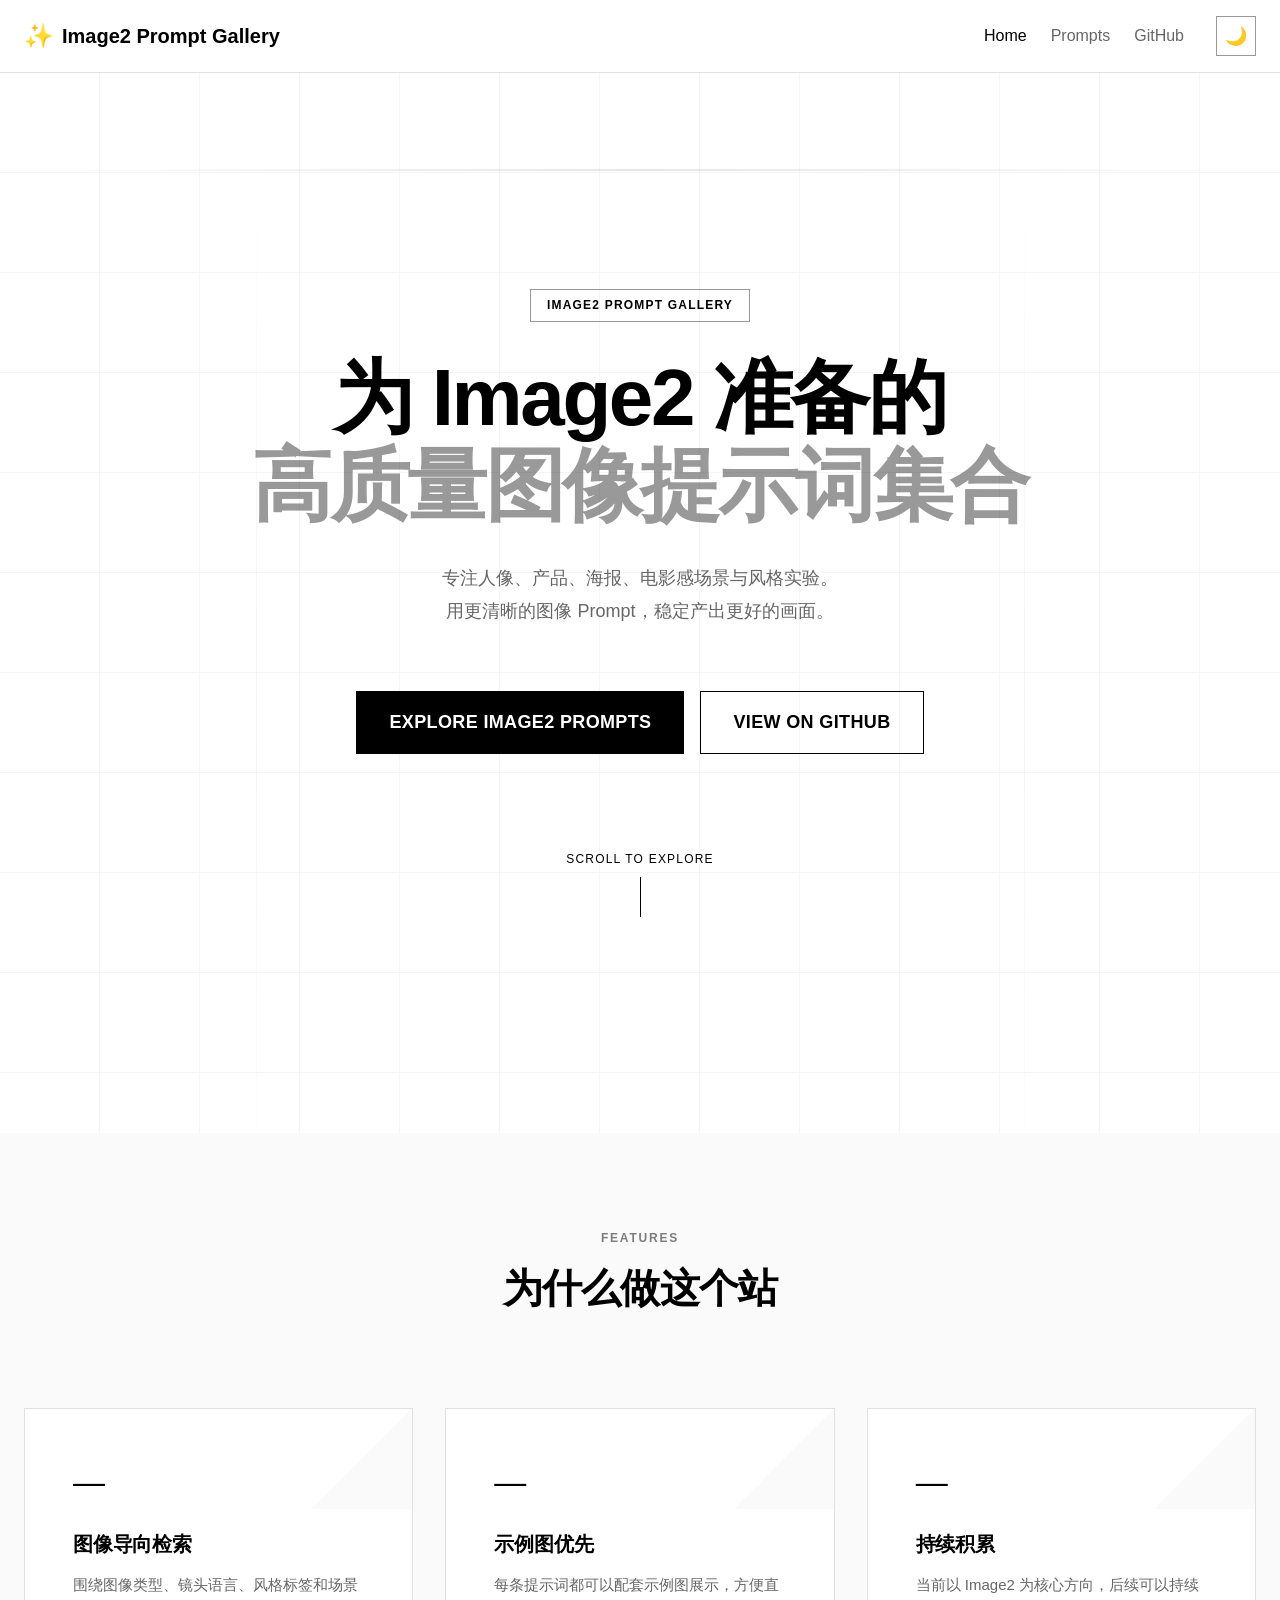
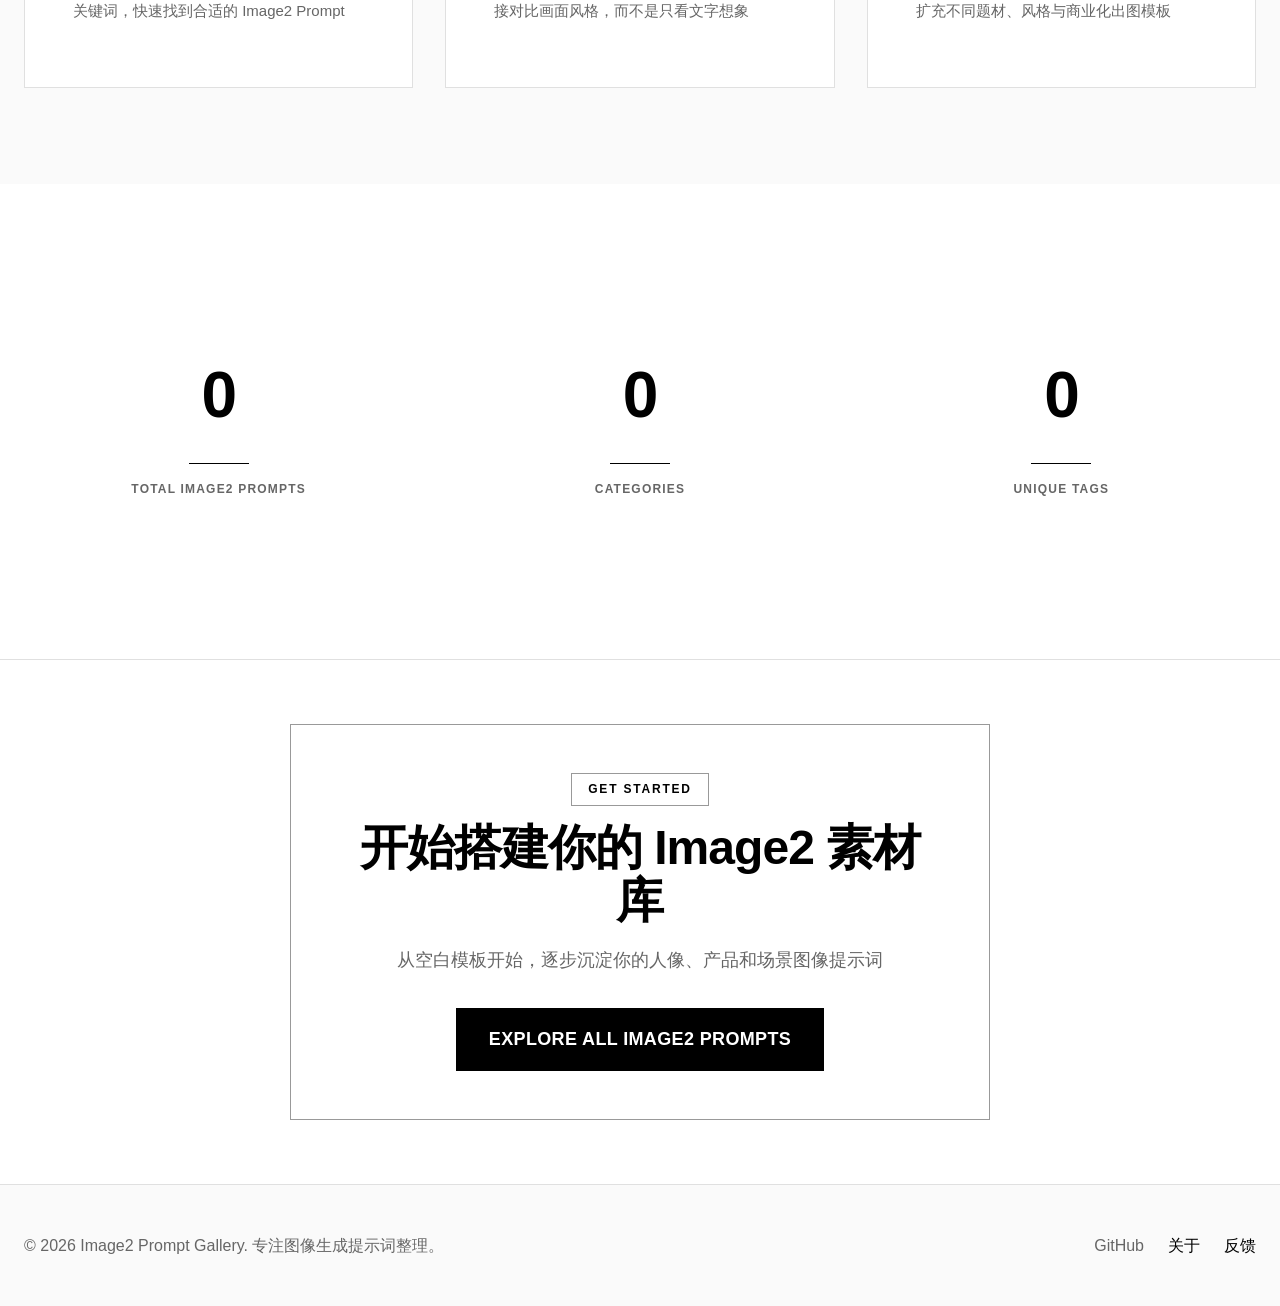
==== commit 0cab3677: "提示词优化" ====
--- a/index.html
+++ b/index.html
@@ -3,15 +3,15 @@
 <head>
   <meta charset="UTF-8">
   <meta name="viewport" content="width=device-width, initial-scale=1.0">
-  <meta name="description" content="精心整理的 AI Prompt 合集，涵盖设计、开发、写作、营销等领域，助力提升 AI 对话效率">
-  <meta name="keywords" content="AI Prompt, 提示词, ChatGPT, AI 对话, 人工智能">
+  <meta name="description" content="Image2 图像提示词精选站，专注人像、产品、电影感场景与视觉风格灵感，快速整理和展示高质量图像生成 Prompt。">
+  <meta name="keywords" content="Image2, 图像提示词, AI 绘图, AI 图片生成, Prompt, 视觉灵感">
   
   <!-- Open Graph -->
-  <meta property="og:title" content="AI Prompt 精选合集">
-  <meta property="og:description" content="高质量 AI 提示词库，快速查找和使用">
+  <meta property="og:title" content="Image2 Prompt Gallery">
+  <meta property="og:description" content="专注图像生成领域的 Image2 提示词精选站。">
   <meta property="og:type" content="website">
   
-  <title>AI Prompt 精选合集 - 高质量 AI 提示词库</title>
+  <title>Image2 Prompt Gallery - 专注图像生成提示词</title>
   
   <!-- 样式表 -->
   <link rel="stylesheet" href="./assets/styles/global.css">
@@ -27,7 +27,7 @@
     <div class="header-content">
       <a href="./index.html" class="logo">
         <span class="logo-icon">✨</span>
-        <span>AI Prompt 合集</span>
+        <span>Image2 Prompt Gallery</span>
       </a>
       
       <nav class="nav" role="navigation">
@@ -59,22 +59,22 @@
         <div class="hero-content" style="text-align: center; max-width: 1000px; margin: 0 auto; padding: 120px 0;">
           <!-- 特殊标记 -->
           <div class="animate-fade-in" style="display: inline-block; padding: 6px 16px; border: 1px solid var(--color-border-strong); margin-bottom: var(--spacing-xl); font-size: 0.75rem; letter-spacing: 0.1em; text-transform: uppercase; font-weight: 700;">
-            AI PROMPT COLLECTION
+            IMAGE2 PROMPT GALLERY
           </div>
           
           <h1 class="hero-title animate-fade-in-up delay-100" style="margin-bottom: var(--spacing-xl); font-size: 5rem; line-height: 1.1; letter-spacing: -0.03em; font-weight: 800;">
-            高效的 AI 对话<br>
-            <span style="opacity: 0.4;">从精准的 Prompt 开始</span>
+            为 Image2 准备的<br>
+            <span style="opacity: 0.4;">高质量图像提示词集合</span>
           </h1>
           
           <p class="hero-subtitle animate-fade-in-up delay-200" style="font-size: 1.125rem; color: var(--color-text-secondary); margin-bottom: var(--spacing-3xl); line-height: 1.8; max-width: 700px; margin-left: auto; margin-right: auto;">
-            精选高质量 AI Prompt 合集，涵盖设计、开发、写作等多个领域。<br>
-            让您的 AI 对话更加专业、高效。
+            专注人像、产品、海报、电影感场景与风格实验。<br>
+            用更清晰的图像 Prompt，稳定产出更好的画面。
           </p>
           
           <div class="hero-actions animate-fade-in-up delay-300" style="display: flex; gap: var(--spacing-md); justify-content: center; flex-wrap: wrap;">
             <a href="./prompts.html" class="btn btn-primary btn-lg">
-              EXPLORE PROMPTS
+              EXPLORE IMAGE2 PROMPTS
             </a>
             <a href="https://github.com/leyen-me/prompt" class="btn btn-outline btn-lg" target="_blank" rel="noopener">
               VIEW ON GITHUB
@@ -98,7 +98,7 @@
         <!-- 简洁标题 -->
         <div style="text-align: center; margin-bottom: var(--spacing-4xl);">
           <div style="font-size: 0.75rem; letter-spacing: 0.15em; text-transform: uppercase; font-weight: 700; opacity: 0.5; margin-bottom: var(--spacing-md);">FEATURES</div>
-          <h2 style="font-size: 2.5rem; font-weight: 800; letter-spacing: -0.02em;">为什么选择我们</h2>
+          <h2 style="font-size: 2.5rem; font-weight: 800; letter-spacing: -0.02em;">为什么做这个站</h2>
         </div>
         
         <div class="grid grid-cols-3 gap-xl">
@@ -106,9 +106,9 @@
           <div class="fade-in-on-scroll" style="text-align: left; padding: var(--spacing-2xl); border: 1px solid var(--color-border); background: var(--color-bg); position: relative; overflow: hidden;">
             <div style="position: absolute; top: 0; right: 0; width: 100px; height: 100px; background: linear-gradient(135deg, transparent 50%, rgba(0,0,0,0.02) 50%); pointer-events: none;"></div>
             <div style="font-size: 2rem; margin-bottom: var(--spacing-lg); font-weight: 300;">—</div>
-            <h3 style="font-size: 1.25rem; margin-bottom: var(--spacing-md); font-weight: 700; letter-spacing: -0.01em;">智能检索</h3>
+            <h3 style="font-size: 1.25rem; margin-bottom: var(--spacing-md); font-weight: 700; letter-spacing: -0.01em;">图像导向检索</h3>
             <p style="color: var(--color-text-secondary); line-height: 1.7; font-size: 0.9375rem;">
-              多维度搜索算法，通过标题、标签、分类精准匹配，瞬间找到所需 Prompt
+              围绕图像类型、镜头语言、风格标签和场景关键词，快速找到合适的 Image2 Prompt
             </p>
           </div>
 
@@ -116,9 +116,9 @@
           <div class="fade-in-on-scroll" style="text-align: left; padding: var(--spacing-2xl); border: 1px solid var(--color-border); background: var(--color-bg); position: relative; overflow: hidden;">
             <div style="position: absolute; top: 0; right: 0; width: 100px; height: 100px; background: linear-gradient(135deg, transparent 50%, rgba(0,0,0,0.02) 50%); pointer-events: none;"></div>
             <div style="font-size: 2rem; margin-bottom: var(--spacing-lg); font-weight: 300;">—</div>
-            <h3 style="font-size: 1.25rem; margin-bottom: var(--spacing-md); font-weight: 700; letter-spacing: -0.01em;">专业精选</h3>
+            <h3 style="font-size: 1.25rem; margin-bottom: var(--spacing-md); font-weight: 700; letter-spacing: -0.01em;">示例图优先</h3>
             <p style="color: var(--color-text-secondary); line-height: 1.7; font-size: 0.9375rem;">
-              每个 Prompt 都经过实践验证，确保高质量和实用性，提升你的工作效率
+              每条提示词都可以配套示例图展示，方便直接对比画面风格，而不是只看文字想象
             </p>
           </div>
 
@@ -126,9 +126,9 @@
           <div class="fade-in-on-scroll" style="text-align: left; padding: var(--spacing-2xl); border: 1px solid var(--color-border); background: var(--color-bg); position: relative; overflow: hidden;">
             <div style="position: absolute; top: 0; right: 0; width: 100px; height: 100px; background: linear-gradient(135deg, transparent 50%, rgba(0,0,0,0.02) 50%); pointer-events: none;"></div>
             <div style="font-size: 2rem; margin-bottom: var(--spacing-lg); font-weight: 300;">—</div>
-            <h3 style="font-size: 1.25rem; margin-bottom: var(--spacing-md); font-weight: 700; letter-spacing: -0.01em;">持续进化</h3>
+            <h3 style="font-size: 1.25rem; margin-bottom: var(--spacing-md); font-weight: 700; letter-spacing: -0.01em;">持续积累</h3>
             <p style="color: var(--color-text-secondary); line-height: 1.7; font-size: 0.9375rem;">
-              开源协作，社区驱动，不断收录新的优质 Prompt，与 AI 技术同步成长
+              当前以 Image2 为核心方向，后续可以持续扩充不同题材、风格与商业化出图模板
             </p>
           </div>
         </div>
@@ -146,7 +146,7 @@
             </div>
             <div style="width: 60px; height: 1px; background: var(--color-text); margin: var(--spacing-md) auto;"></div>
             <div class="stat-label" style="font-size: 0.75rem; color: var(--color-text-secondary); letter-spacing: 0.1em; text-transform: uppercase; font-weight: 700;">
-              TOTAL PROMPTS
+              TOTAL IMAGE2 PROMPTS
             </div>
           </div>
 
@@ -181,13 +181,13 @@
         <div class="cta-container">
           <div class="cta-label">GET STARTED</div>
           <h2 class="cta-title fade-in-on-scroll">
-            开启你的 AI 之旅
+            开始搭建你的 Image2 素材库
           </h2>
           <p class="cta-description fade-in-on-scroll">
-            浏览精选的 AI 提示词合集，找到适合你的 Prompt
+            从空白模板开始，逐步沉淀你的人像、产品和场景图像提示词
           </p>
           <a href="./prompts.html" class="btn btn-primary btn-lg fade-in-on-scroll">
-            EXPLORE ALL PROMPTS
+            EXPLORE ALL IMAGE2 PROMPTS
           </a>
         </div>
       </div>
@@ -199,7 +199,7 @@
     <div class="container">
       <div style="display: flex; justify-content: space-between; align-items: center; flex-wrap: wrap; gap: var(--spacing-md);">
         <div style="color: var(--color-text-secondary);">
-          © 2025 AI Prompt 合集. 基于开源精神构建.
+          © 2026 Image2 Prompt Gallery. 专注图像生成提示词整理。
         </div>
         <div style="display: flex; gap: var(--spacing-lg);">
           <a href="https://github.com/leyen-me/prompt" class="nav-link" target="_blank" rel="noopener">GitHub</a>
--- a/assets/styles/components.css
+++ b/assets/styles/components.css
@@ -366,6 +366,41 @@
   opacity: 1;
 }
 
+.prompt-card-image-wrapper {
+  position: relative;
+  overflow: hidden;
+  aspect-ratio: 4 / 3;
+  border: 1px solid var(--color-border);
+  background: var(--color-bg-secondary);
+}
+
+.prompt-card-image {
+  width: 100%;
+  height: 100%;
+  object-fit: cover;
+  display: block;
+  transition: transform 0.45s var(--ease-smooth);
+}
+
+.prompt-card:hover .prompt-card-image {
+  transform: scale(1.04);
+}
+
+.prompt-card-image-badge {
+  position: absolute;
+  top: var(--spacing-sm);
+  right: var(--spacing-sm);
+  padding: 6px 10px;
+  background: rgba(255, 255, 255, 0.9);
+  color: #111111;
+  border: 1px solid rgba(17, 17, 17, 0.12);
+  font-size: 0.75rem;
+  font-weight: 700;
+  letter-spacing: 0.02em;
+  backdrop-filter: blur(8px);
+  -webkit-backdrop-filter: blur(8px);
+}
+
 .prompt-card-header {
   display: flex;
   align-items: center;
@@ -555,6 +590,20 @@
   padding: var(--spacing-xl);
 }
 
+.modal-preview {
+  margin-bottom: var(--spacing-lg);
+  border: 1px solid var(--color-border);
+  background: var(--color-bg-secondary);
+  overflow: hidden;
+}
+
+.modal-preview-image {
+  width: 100%;
+  display: block;
+  aspect-ratio: 16 / 9;
+  object-fit: cover;
+}
+
 .modal-footer {
   padding: var(--spacing-xl);
   border-top: 1px solid var(--color-border);
@@ -716,4 +765,9 @@
   .prompt-card {
     padding: var(--spacing-md);
   }
-}
+
+  .prompt-card-image-badge {
+    top: var(--spacing-xs);
+    right: var(--spacing-xs);
+  }
+}
